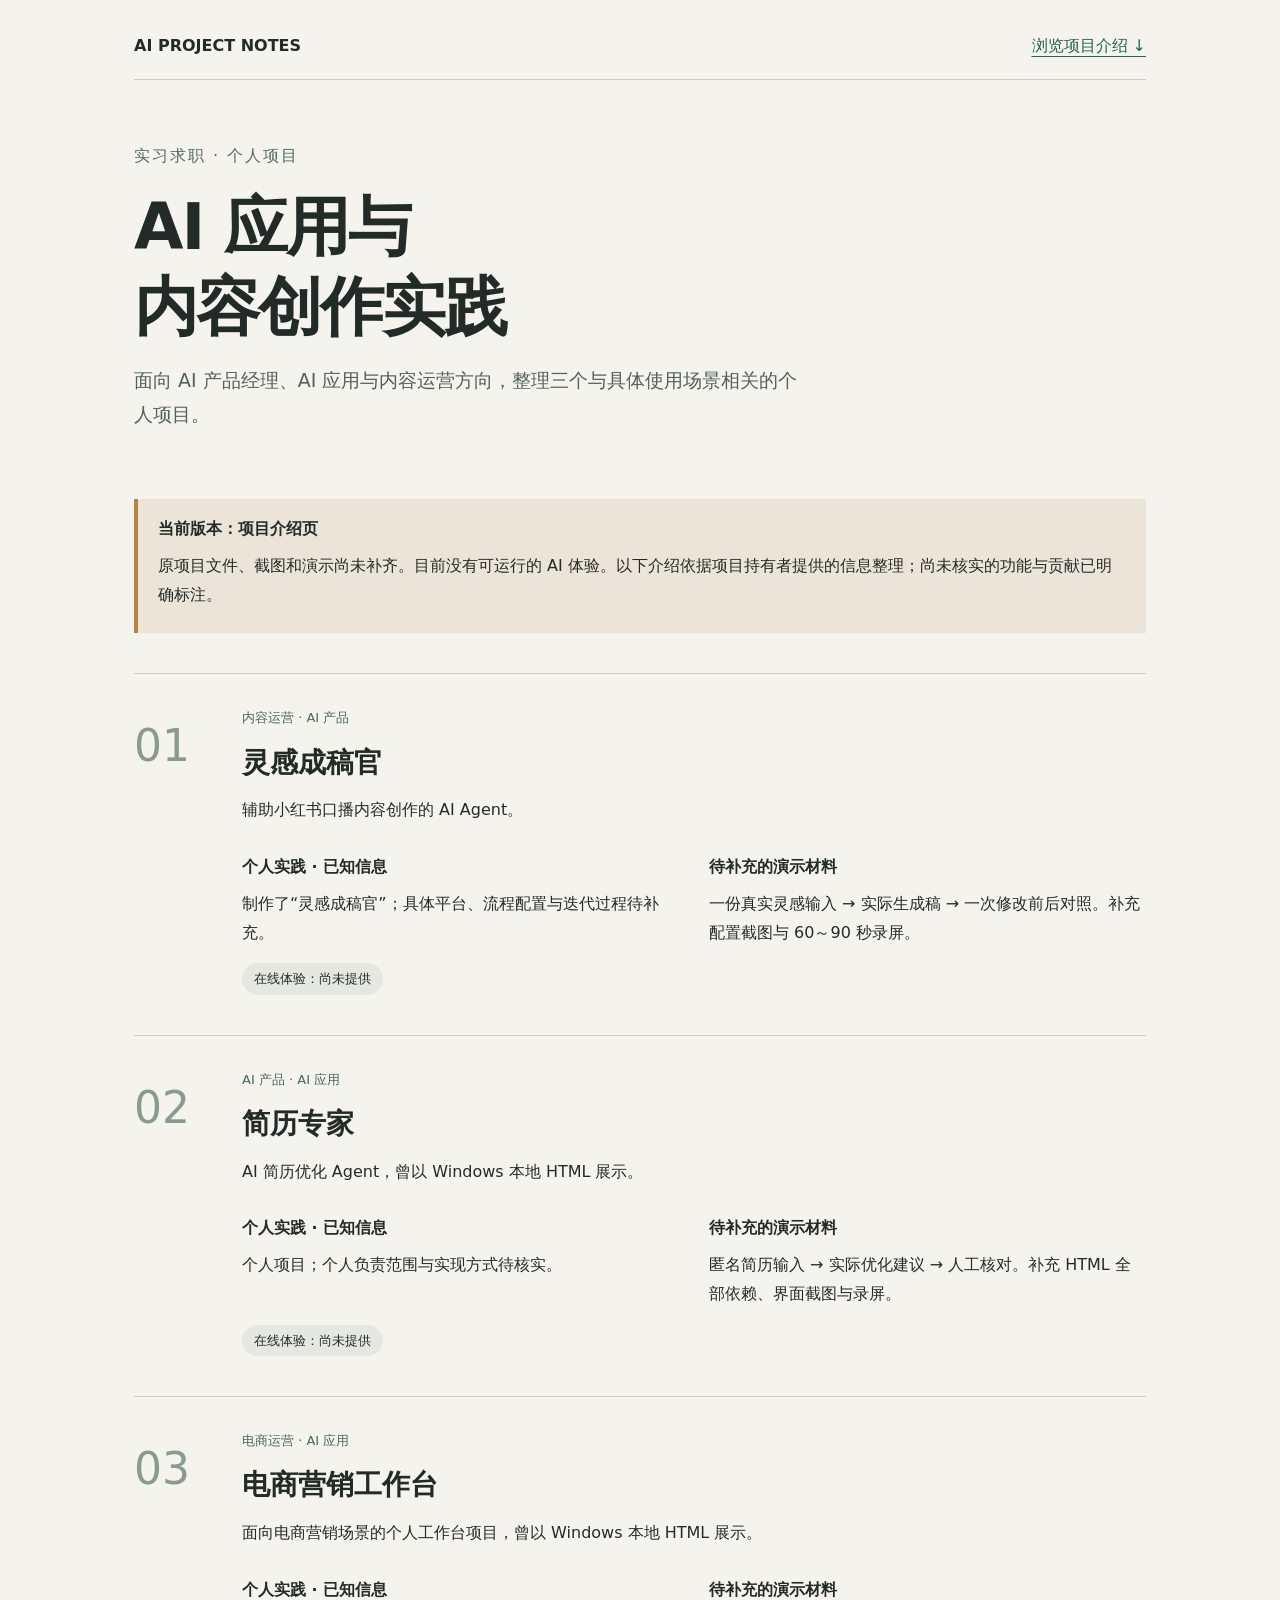
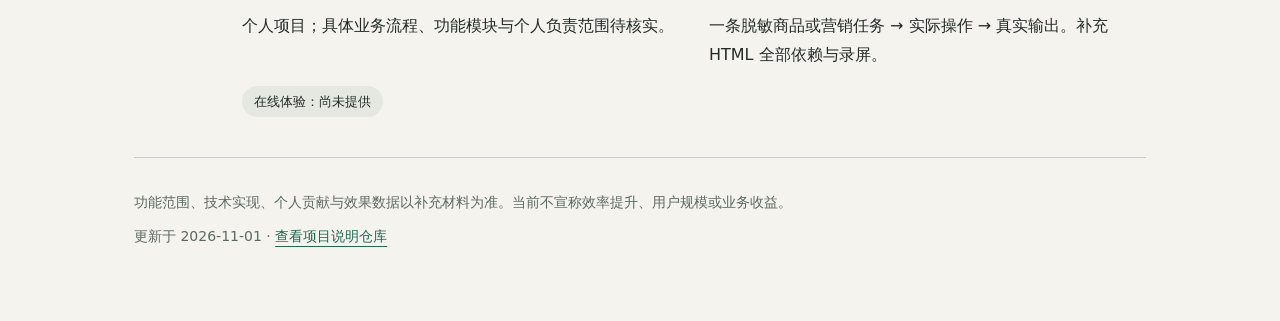
==== index.html @ 6299467f "Prepare static portfolio introduction without unverified demo claims" ====
<!doctype html>
<html lang="zh-CN"><head><meta charset="utf-8"><meta name="viewport" content="width=device-width,initial-scale=1"><title>AI 应用与内容创作 | 个人项目展示</title>
<style>:root{color-scheme:light}*{box-sizing:border-box}body{margin:0;background:#f5f3ee;color:#232b29;font:16px/1.8 system-ui,"Microsoft YaHei",sans-serif}main{max-width:1060px;margin:auto;padding:32px 24px 64px}nav{display:flex;justify-content:space-between;gap:16px;border-bottom:1px solid #ccc;padding-bottom:18px}a{color:#246554;text-underline-offset:5px}header{padding:62px 0 36px}small,.eyebrow{letter-spacing:2px;color:#526b62}h1{font-size:clamp(34px,6vw,64px);line-height:1.25;letter-spacing:-2px;margin:16px 0}h2{font-size:28px;margin:8px 0}h3{font-size:16px;margin:20px 0 6px}.intro{max-width:680px;font-size:19px;color:#52615c}.notice{border-left:4px solid #b4853b;background:#ebe5d9;padding:16px 20px;margin:24px 0 40px}.project{display:grid;grid-template-columns:90px 1fr;gap:18px;padding:32px 0;border-top:1px solid #c9cec7}.num{font-size:44px;color:#8a9a8f}.tag{font-size:13px;color:#47685c}.status{display:inline-block;padding:4px 12px;background:#e4e8e0;border-radius:16px;font-size:13px}.columns{display:grid;grid-template-columns:1fr 1fr;gap:30px}p{margin:8px 0}footer{border-top:1px solid #ccc;padding-top:24px;color:#5c6963;font-size:14px}@media(max-width:600px){.project{grid-template-columns:1fr;gap:0}.num{font-size:28px}.columns{grid-template-columns:1fr;gap:0}nav{flex-wrap:wrap}header{padding-top:36px}}</style></head>
<body><main><nav><strong>AI PROJECT NOTES</strong><a href="#projects">浏览项目介绍 ↓</a></nav>
<header><div class="eyebrow">实习求职 · 个人项目</div><h1>AI 应用与<br>内容创作实践</h1><p class="intro">面向 AI 产品经理、AI 应用与内容运营方向，整理三个与具体使用场景相关的个人项目。</p></header>
<div class="notice"><strong>当前版本：项目介绍页</strong><p>原项目文件、截图和演示尚未补齐。目前没有可运行的 AI 体验。以下介绍依据项目持有者提供的信息整理；尚未核实的功能与贡献已明确标注。</p></div>
<div id="projects"><article class="project"><div class="num">01</div><div><div class="tag">内容运营 · AI 产品</div><h2>灵感成稿官</h2><p>辅助小红书口播内容创作的 AI Agent。</p><div class="columns"><div><h3>个人实践 · 已知信息</h3><p>制作了“灵感成稿官”；具体平台、流程配置与迭代过程待补充。</p></div><div><h3>待补充的演示材料</h3><p>一份真实灵感输入 → 实际生成稿 → 一次修改前后对照。补充配置截图与 60～90 秒录屏。</p></div></div><p class="status">在线体验：尚未提供</p></div></article><article class="project"><div class="num">02</div><div><div class="tag">AI 产品 · AI 应用</div><h2>简历专家</h2><p>AI 简历优化 Agent，曾以 Windows 本地 HTML 展示。</p><div class="columns"><div><h3>个人实践 · 已知信息</h3><p>个人项目；个人负责范围与实现方式待核实。</p></div><div><h3>待补充的演示材料</h3><p>匿名简历输入 → 实际优化建议 → 人工核对。补充 HTML 全部依赖、界面截图与录屏。</p></div></div><p class="status">在线体验：尚未提供</p></div></article><article class="project"><div class="num">03</div><div><div class="tag">电商运营 · AI 应用</div><h2>电商营销工作台</h2><p>面向电商营销场景的个人工作台项目，曾以 Windows 本地 HTML 展示。</p><div class="columns"><div><h3>个人实践 · 已知信息</h3><p>个人项目；具体业务流程、功能模块与个人负责范围待核实。</p></div><div><h3>待补充的演示材料</h3><p>一条脱敏商品或营销任务 → 实际操作 → 真实输出。补充 HTML 全部依赖与录屏。</p></div></div><p class="status">在线体验：尚未提供</p></div></article></div>
<footer><p>功能范围、技术实现、个人贡献与效果数据以补充材料为准。当前不宣称效率提升、用户规模或业务收益。</p><p>更新于 2026-11-01 · <a href="https://github.com/Eureka-coco/nice">查看项目说明仓库</a></p></footer>
</main></body></html>
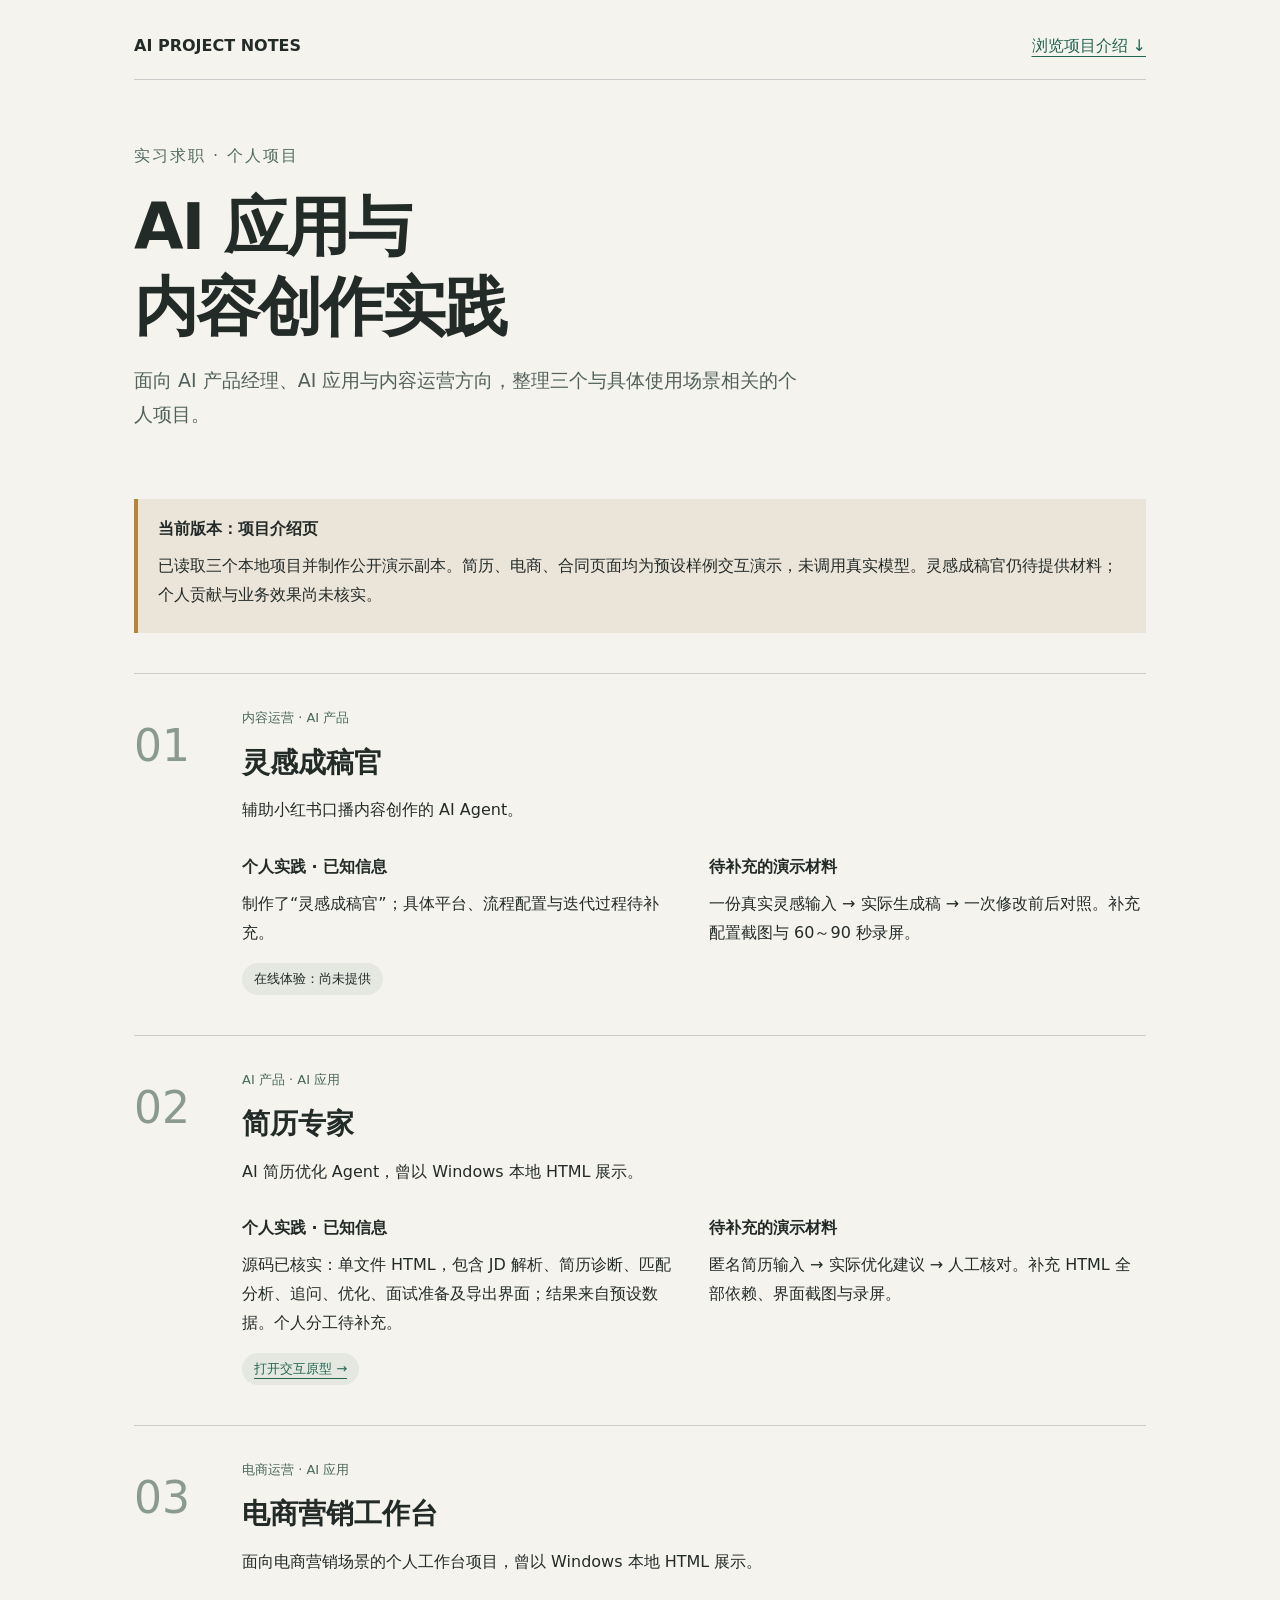
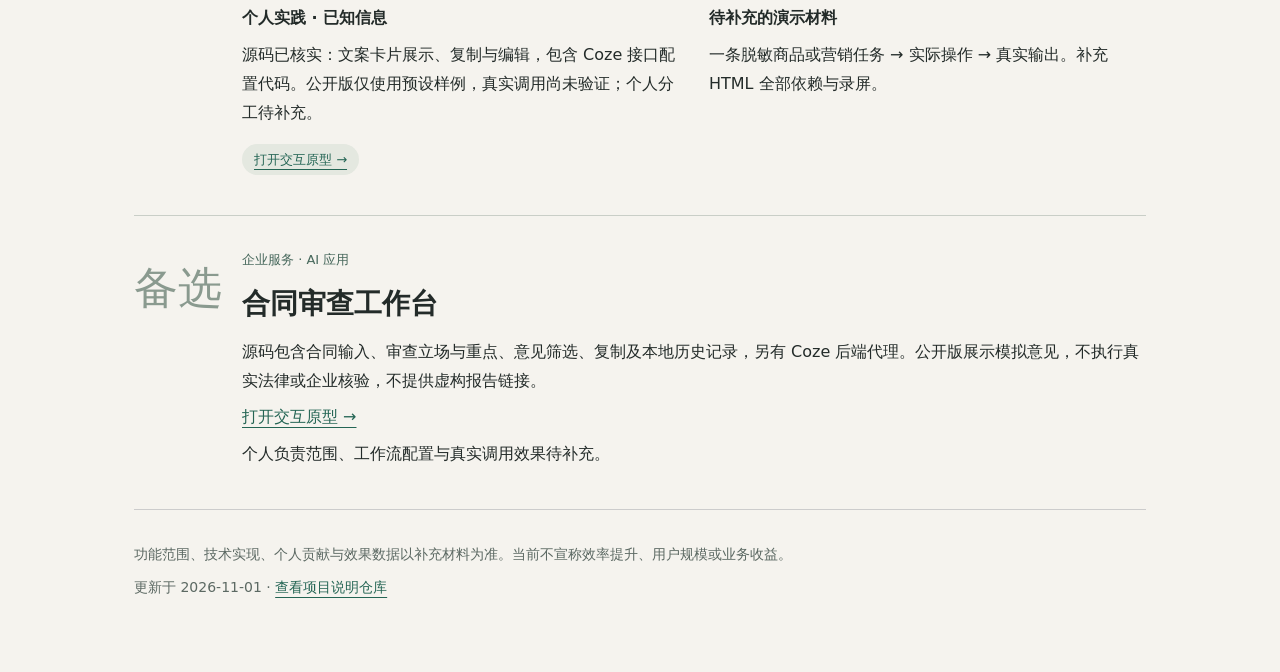
==== commit 63359a97: "Add reviewed static project demos and clarify simulated capabilities" ====
--- a/index.html
+++ b/index.html
@@ -3,7 +3,7 @@
 <style>:root{color-scheme:light}*{box-sizing:border-box}body{margin:0;background:#f5f3ee;color:#232b29;font:16px/1.8 system-ui,"Microsoft YaHei",sans-serif}main{max-width:1060px;margin:auto;padding:32px 24px 64px}nav{display:flex;justify-content:space-between;gap:16px;border-bottom:1px solid #ccc;padding-bottom:18px}a{color:#246554;text-underline-offset:5px}header{padding:62px 0 36px}small,.eyebrow{letter-spacing:2px;color:#526b62}h1{font-size:clamp(34px,6vw,64px);line-height:1.25;letter-spacing:-2px;margin:16px 0}h2{font-size:28px;margin:8px 0}h3{font-size:16px;margin:20px 0 6px}.intro{max-width:680px;font-size:19px;color:#52615c}.notice{border-left:4px solid #b4853b;background:#ebe5d9;padding:16px 20px;margin:24px 0 40px}.project{display:grid;grid-template-columns:90px 1fr;gap:18px;padding:32px 0;border-top:1px solid #c9cec7}.num{font-size:44px;color:#8a9a8f}.tag{font-size:13px;color:#47685c}.status{display:inline-block;padding:4px 12px;background:#e4e8e0;border-radius:16px;font-size:13px}.columns{display:grid;grid-template-columns:1fr 1fr;gap:30px}p{margin:8px 0}footer{border-top:1px solid #ccc;padding-top:24px;color:#5c6963;font-size:14px}@media(max-width:600px){.project{grid-template-columns:1fr;gap:0}.num{font-size:28px}.columns{grid-template-columns:1fr;gap:0}nav{flex-wrap:wrap}header{padding-top:36px}}</style></head>
 <body><main><nav><strong>AI PROJECT NOTES</strong><a href="#projects">浏览项目介绍 ↓</a></nav>
 <header><div class="eyebrow">实习求职 · 个人项目</div><h1>AI 应用与<br>内容创作实践</h1><p class="intro">面向 AI 产品经理、AI 应用与内容运营方向，整理三个与具体使用场景相关的个人项目。</p></header>
-<div class="notice"><strong>当前版本：项目介绍页</strong><p>原项目文件、截图和演示尚未补齐。目前没有可运行的 AI 体验。以下介绍依据项目持有者提供的信息整理；尚未核实的功能与贡献已明确标注。</p></div>
-<div id="projects"><article class="project"><div class="num">01</div><div><div class="tag">内容运营 · AI 产品</div><h2>灵感成稿官</h2><p>辅助小红书口播内容创作的 AI Agent。</p><div class="columns"><div><h3>个人实践 · 已知信息</h3><p>制作了“灵感成稿官”；具体平台、流程配置与迭代过程待补充。</p></div><div><h3>待补充的演示材料</h3><p>一份真实灵感输入 → 实际生成稿 → 一次修改前后对照。补充配置截图与 60～90 秒录屏。</p></div></div><p class="status">在线体验：尚未提供</p></div></article><article class="project"><div class="num">02</div><div><div class="tag">AI 产品 · AI 应用</div><h2>简历专家</h2><p>AI 简历优化 Agent，曾以 Windows 本地 HTML 展示。</p><div class="columns"><div><h3>个人实践 · 已知信息</h3><p>个人项目；个人负责范围与实现方式待核实。</p></div><div><h3>待补充的演示材料</h3><p>匿名简历输入 → 实际优化建议 → 人工核对。补充 HTML 全部依赖、界面截图与录屏。</p></div></div><p class="status">在线体验：尚未提供</p></div></article><article class="project"><div class="num">03</div><div><div class="tag">电商运营 · AI 应用</div><h2>电商营销工作台</h2><p>面向电商营销场景的个人工作台项目，曾以 Windows 本地 HTML 展示。</p><div class="columns"><div><h3>个人实践 · 已知信息</h3><p>个人项目；具体业务流程、功能模块与个人负责范围待核实。</p></div><div><h3>待补充的演示材料</h3><p>一条脱敏商品或营销任务 → 实际操作 → 真实输出。补充 HTML 全部依赖与录屏。</p></div></div><p class="status">在线体验：尚未提供</p></div></article></div>
+<div class="notice"><strong>当前版本：项目介绍页</strong><p>已读取三个本地项目并制作公开演示副本。简历、电商、合同页面均为预设样例交互演示，未调用真实模型。灵感成稿官仍待提供材料；个人贡献与业务效果尚未核实。</p></div>
+<div id="projects"><article class="project"><div class="num">01</div><div><div class="tag">内容运营 · AI 产品</div><h2>灵感成稿官</h2><p>辅助小红书口播内容创作的 AI Agent。</p><div class="columns"><div><h3>个人实践 · 已知信息</h3><p>制作了“灵感成稿官”；具体平台、流程配置与迭代过程待补充。</p></div><div><h3>待补充的演示材料</h3><p>一份真实灵感输入 → 实际生成稿 → 一次修改前后对照。补充配置截图与 60～90 秒录屏。</p></div></div><p class="status">在线体验：尚未提供</p></div></article><article class="project"><div class="num">02</div><div><div class="tag">AI 产品 · AI 应用</div><h2>简历专家</h2><p>AI 简历优化 Agent，曾以 Windows 本地 HTML 展示。</p><div class="columns"><div><h3>个人实践 · 已知信息</h3><p>源码已核实：单文件 HTML，包含 JD 解析、简历诊断、匹配分析、追问、优化、面试准备及导出界面；结果来自预设数据。个人分工待补充。</p></div><div><h3>待补充的演示材料</h3><p>匿名简历输入 → 实际优化建议 → 人工核对。补充 HTML 全部依赖、界面截图与录屏。</p></div></div><p class="status"><a href="projects/resume/index.html">打开交互原型 →</a></p></div></article><article class="project"><div class="num">03</div><div><div class="tag">电商运营 · AI 应用</div><h2>电商营销工作台</h2><p>面向电商营销场景的个人工作台项目，曾以 Windows 本地 HTML 展示。</p><div class="columns"><div><h3>个人实践 · 已知信息</h3><p>源码已核实：文案卡片展示、复制与编辑，包含 Coze 接口配置代码。公开版仅使用预设样例，真实调用尚未验证；个人分工待补充。</p></div><div><h3>待补充的演示材料</h3><p>一条脱敏商品或营销任务 → 实际操作 → 真实输出。补充 HTML 全部依赖与录屏。</p></div></div><p class="status"><a href="projects/ecommerce/index.html">打开交互原型 →</a></p></div></article><article class="project"><div class="num">备选</div><div><div class="tag">企业服务 · AI 应用</div><h2>合同审查工作台</h2><p>源码包含合同输入、审查立场与重点、意见筛选、复制及本地历史记录，另有 Coze 后端代理。公开版展示模拟意见，不执行真实法律或企业核验，不提供虚构报告链接。</p><p><a href="projects/contract/index.html">打开交互原型 →</a></p><p>个人负责范围、工作流配置与真实调用效果待补充。</p></div></article></div>
 <footer><p>功能范围、技术实现、个人贡献与效果数据以补充材料为准。当前不宣称效率提升、用户规模或业务收益。</p><p>更新于 2026-11-01 · <a href="https://github.com/Eureka-coco/nice">查看项目说明仓库</a></p></footer>
-</main></body></html>+</main></body></html>
